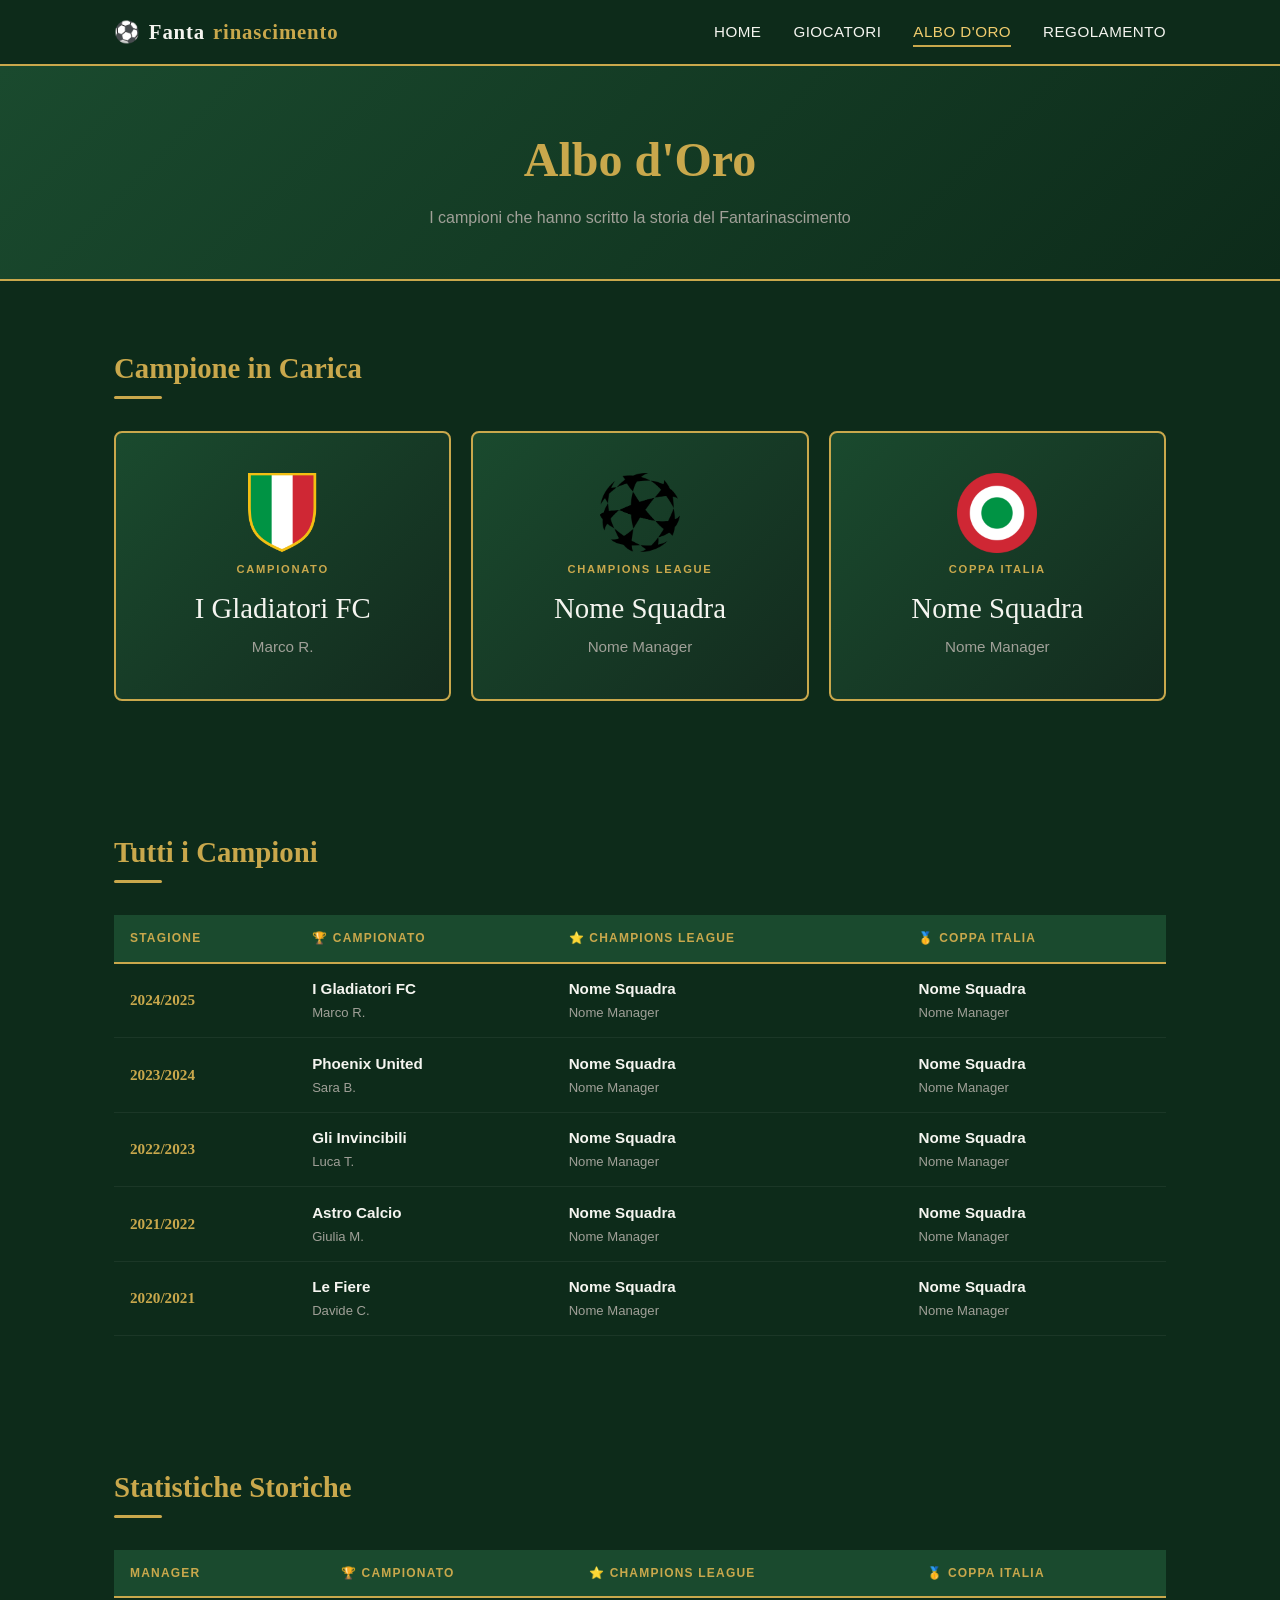
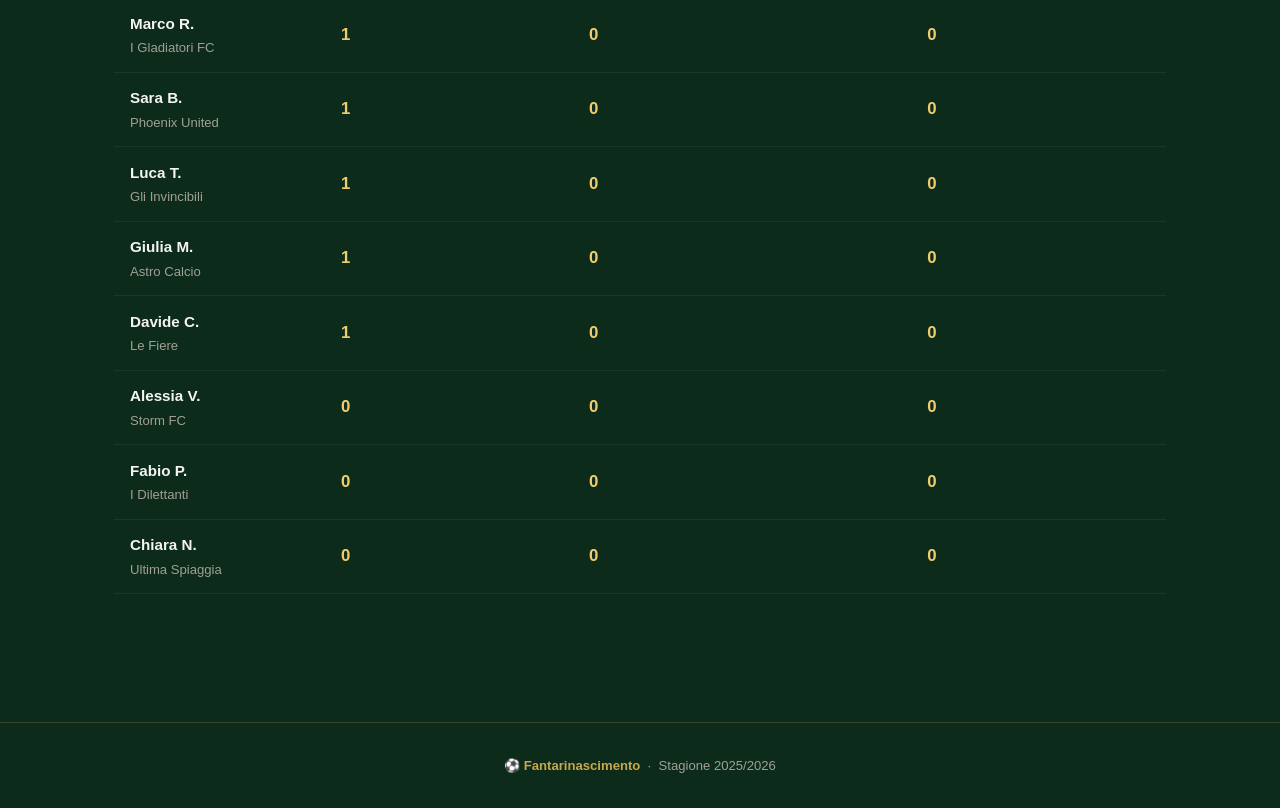
==== albo-doro.html @ ae548d5a "albo" ====
<!DOCTYPE html>
<html lang="it">
<head>
  <meta charset="UTF-8" />
  <meta name="viewport" content="width=device-width, initial-scale=1.0" />
  <title>Albo d'Oro – Fantarinascimento</title>
  <link rel="icon" type="image/svg+xml" href="favicon.svg" />
  <link rel="stylesheet" href="style.css" />
</head>
<body>

  <!-- NAVBAR -->
  <nav>
    <div class="nav-inner">
      <a class="nav-logo" href="index.html">⚽ <span>Fanta</span>rinascimento</a>
      <button class="nav-toggle" aria-label="Menu" id="nav-toggle">
        <span></span><span></span><span></span>
      </button>
      <ul class="nav-links" id="nav-links">
        <li><a href="index.html">Home</a></li>
        <li><a href="giocatori.html">Giocatori</a></li>
        <li><a href="albo-doro.html" class="active">Albo d'Oro</a></li>
        <li><a href="regolamento.html">Regolamento</a></li>
      </ul>
    </div>
  </nav>

  <!-- PAGE HERO -->
  <div class="page-hero">
    <h1>Albo d'Oro</h1>
    <p>I campioni che hanno scritto la storia del Fantarinascimento</p>
  </div>

  <!-- CAMPIONE IN CARICA -->
  <div class="section">
    <h2 class="section-title">Campione in Carica</h2>
    <div class="section-divider"></div>

    <div class="titoli-grid">

      <div class="titolo-card">
        <div class="titolo-icon"><img src="logo-scudetto.png" alt="Scudetto" class="titolo-logo" width="80" height="80"/></div>
        <div class="titolo-label">Campionato</div>
        <div class="titolo-squadra">I Gladiatori FC</div>
        <div class="titolo-owner">Marco R.</div>
      </div>

      <div class="titolo-card">
        <div class="titolo-icon"><img src="logo-champions.png" alt="Champions League" class="titolo-logo" width="80" height="80"/></div>
        <div class="titolo-label">Champions League</div>
        <div class="titolo-squadra">Nome Squadra</div>
        <div class="titolo-owner">Nome Manager</div>
      </div>

      <div class="titolo-card">
        <div class="titolo-icon"><img src="logo-coppa-italia.png" alt="Coppa Italia" class="titolo-logo" width="80" height="80"/></div>
        <div class="titolo-label">Coppa Italia</div>
        <div class="titolo-squadra">Nome Squadra</div>
        <div class="titolo-owner">Nome Manager</div>
      </div>

    </div>
  </div>

  <!-- STORIA COMPLETA -->
  <div class="section" style="padding-top: 0;">
    <h2 class="section-title">Tutti i Campioni</h2>
    <div class="section-divider"></div>

    <div class="table-wrap">
      <table class="albo-table">
        <thead>
          <tr>
            <th>Stagione</th>
            <th>🏆 Campionato</th>
            <th>⭐ Champions League</th>
            <th>🥇 Coppa Italia</th>
          </tr>
        </thead>
        <tbody>
          <tr>
            <td class="albo-stagione">2024/2025</td>
            <td><span class="team-name">I Gladiatori FC</span><span class="team-owner">Marco R.</span></td>
            <td><span class="team-name">Nome Squadra</span><span class="team-owner">Nome Manager</span></td>
            <td><span class="team-name">Nome Squadra</span><span class="team-owner">Nome Manager</span></td>
          </tr>
          <tr>
            <td class="albo-stagione">2023/2024</td>
            <td><span class="team-name">Phoenix United</span><span class="team-owner">Sara B.</span></td>
            <td><span class="team-name">Nome Squadra</span><span class="team-owner">Nome Manager</span></td>
            <td><span class="team-name">Nome Squadra</span><span class="team-owner">Nome Manager</span></td>
          </tr>
          <tr>
            <td class="albo-stagione">2022/2023</td>
            <td><span class="team-name">Gli Invincibili</span><span class="team-owner">Luca T.</span></td>
            <td><span class="team-name">Nome Squadra</span><span class="team-owner">Nome Manager</span></td>
            <td><span class="team-name">Nome Squadra</span><span class="team-owner">Nome Manager</span></td>
          </tr>
          <tr>
            <td class="albo-stagione">2021/2022</td>
            <td><span class="team-name">Astro Calcio</span><span class="team-owner">Giulia M.</span></td>
            <td><span class="team-name">Nome Squadra</span><span class="team-owner">Nome Manager</span></td>
            <td><span class="team-name">Nome Squadra</span><span class="team-owner">Nome Manager</span></td>
          </tr>
          <tr>
            <td class="albo-stagione">2020/2021</td>
            <td><span class="team-name">Le Fiere</span><span class="team-owner">Davide C.</span></td>
            <td><span class="team-name">Nome Squadra</span><span class="team-owner">Nome Manager</span></td>
            <td><span class="team-name">Nome Squadra</span><span class="team-owner">Nome Manager</span></td>
          </tr>
        </tbody>
      </table>
    </div>
  </div>

  <!-- STATISTICHE STORICHE -->
  <div class="section">
    <h2 class="section-title">Statistiche Storiche</h2>
    <div class="section-divider"></div>
    <div class="table-wrap">
      <table class="stat-table">
        <thead>
          <tr>
            <th>Manager</th>
            <th>🏆 Campionato</th>
            <th>⭐ Champions League</th>
            <th>🥇 Coppa Italia</th>
          </tr>
        </thead>
        <tbody>
          <tr>
            <td><span class="team-name">Marco R.</span><span class="team-owner">I Gladiatori FC</span></td>
            <td class="pts">1</td><td class="pts">0</td><td class="pts">0</td>
          </tr>
          <tr>
            <td><span class="team-name">Sara B.</span><span class="team-owner">Phoenix United</span></td>
            <td class="pts">1</td><td class="pts">0</td><td class="pts">0</td>
          </tr>
          <tr>
            <td><span class="team-name">Luca T.</span><span class="team-owner">Gli Invincibili</span></td>
            <td class="pts">1</td><td class="pts">0</td><td class="pts">0</td>
          </tr>
          <tr>
            <td><span class="team-name">Giulia M.</span><span class="team-owner">Astro Calcio</span></td>
            <td class="pts">1</td><td class="pts">0</td><td class="pts">0</td>
          </tr>
          <tr>
            <td><span class="team-name">Davide C.</span><span class="team-owner">Le Fiere</span></td>
            <td class="pts">1</td><td class="pts">0</td><td class="pts">0</td>
          </tr>
          <tr>
            <td><span class="team-name">Alessia V.</span><span class="team-owner">Storm FC</span></td>
            <td class="pts">0</td><td class="pts">0</td><td class="pts">0</td>
          </tr>
          <tr>
            <td><span class="team-name">Fabio P.</span><span class="team-owner">I Dilettanti</span></td>
            <td class="pts">0</td><td class="pts">0</td><td class="pts">0</td>
          </tr>
          <tr>
            <td><span class="team-name">Chiara N.</span><span class="team-owner">Ultima Spiaggia</span></td>
            <td class="pts">0</td><td class="pts">0</td><td class="pts">0</td>
          </tr>
        </tbody>
      </table>
    </div>
  </div>

  <!-- FOOTER -->
  <footer>
    <p>⚽ <strong>Fantarinascimento</strong> &nbsp;·&nbsp; Stagione 2025/2026</p>
  </footer>

  <script>
    var t = document.getElementById('nav-toggle');
    var l = document.getElementById('nav-links');
    t.addEventListener('click', function() {
      t.classList.toggle('open');
      l.classList.toggle('open');
    });
  </script>
</body>
</html>
---- style.css ----
/* ===== RESET & BASE ===== */
*, *::before, *::after { box-sizing: border-box; margin: 0; padding: 0; }

:root {
  --green-dark:   #0d2b1a;
  --green-mid:    #1a4a2e;
  --green-light:  #2e7d4f;
  --gold:         #c9a84c;
  --gold-light:   #f0cc6e;
  --white:        #f5f5f0;
  --gray:         #a0a098;
  --card-bg:      #132b1e;
  --font-head:    'Georgia', serif;
  --font-body:    'Helvetica Neue', Arial, sans-serif;
}

html { scroll-behavior: smooth; }

body {
  background-color: var(--green-dark);
  color: var(--white);
  font-family: var(--font-body);
  font-size: 16px;
  line-height: 1.6;
  min-height: 100vh;
}

a { color: var(--gold-light); text-decoration: none; }
a:hover { color: var(--white); }

/* ===== NAVBAR ===== */
nav {
  background: var(--green-dark);
  border-bottom: 2px solid var(--gold);
  position: sticky;
  top: 0;
  z-index: 100;
}

.nav-inner {
  max-width: 1100px;
  margin: 0 auto;
  display: flex;
  align-items: center;
  justify-content: space-between;
  padding: 0 1.5rem;
  height: 64px;
}

.nav-logo {
  font-family: var(--font-head);
  font-size: 1.3rem;
  font-weight: bold;
  color: var(--gold);
  letter-spacing: 0.04em;
  display: flex;
  align-items: center;
  gap: 0.5rem;
}

.nav-logo span { color: var(--white); }
a.nav-logo { text-decoration: none; }

.nav-links { display: flex; gap: 2rem; list-style: none; }

.nav-links a {
  color: var(--white);
  font-size: 0.95rem;
  font-weight: 500;
  letter-spacing: 0.03em;
  text-transform: uppercase;
  padding: 0.3rem 0;
  border-bottom: 2px solid transparent;
  transition: border-color 0.2s, color 0.2s;
}

.nav-links a:hover,
.nav-links a.active {
  color: var(--gold-light);
  border-bottom-color: var(--gold);
}

/* ===== HERO ===== */
.hero {
  background:
    linear-gradient(to bottom, rgba(13,43,26,0.7) 0%, rgba(13,43,26,0.95) 100%),
    repeating-linear-gradient(
      to right,
      transparent 0px, transparent 69px,
      rgba(255,255,255,0.03) 69px, rgba(255,255,255,0.03) 70px
    ),
    repeating-linear-gradient(
      to bottom,
      transparent 0px, transparent 69px,
      rgba(255,255,255,0.03) 69px, rgba(255,255,255,0.03) 70px
    ),
    var(--green-mid);
  text-align: center;
  padding: 6rem 1.5rem 5rem;
  position: relative;
  overflow: hidden;
}

.hero::before {
  content: '';
  position: absolute;
  inset: 0;
  background: radial-gradient(ellipse 60% 50% at 50% 60%, rgba(46,125,79,0.25), transparent);
  pointer-events: none;
}

.hero-badge {
  display: inline-block;
  background: var(--gold);
  color: var(--green-dark);
  font-size: 0.7rem;
  font-weight: 700;
  letter-spacing: 0.15em;
  text-transform: uppercase;
  padding: 0.3rem 1rem;
  border-radius: 2px;
  margin-bottom: 1.2rem;
}

.hero h1 {
  font-family: var(--font-head);
  font-size: clamp(2.4rem, 6vw, 4.5rem);
  font-weight: 700;
  color: var(--white);
  line-height: 1.1;
  letter-spacing: 0.01em;
  margin-bottom: 0.6rem;
}

.hero h1 em {
  font-style: normal;
  color: var(--gold);
}

.hero-subtitle {
  font-size: 1.05rem;
  color: var(--gray);
  max-width: 520px;
  margin: 0 auto 2.5rem;
}

.btn {
  display: inline-block;
  background: var(--gold);
  color: var(--green-dark);
  font-size: 0.9rem;
  font-weight: 700;
  letter-spacing: 0.08em;
  text-transform: uppercase;
  padding: 0.75rem 2rem;
  border-radius: 3px;
  transition: background 0.2s, transform 0.15s;
}
.btn:hover { background: var(--gold-light); color: var(--green-dark); transform: translateY(-2px); }

/* ===== SECTION ===== */
.section { max-width: 1100px; margin: 0 auto; padding: 4rem 1.5rem; }
.section-title {
  font-family: var(--font-head);
  font-size: 1.8rem;
  color: var(--gold);
  margin-bottom: 0.3rem;
}
.section-divider {
  width: 48px; height: 3px;
  background: var(--gold);
  margin-bottom: 2rem;
  border-radius: 2px;
}

/* ===== STATS BAR ===== */
.stats-bar {
  background: var(--card-bg);
  border-top: 1px solid rgba(201,168,76,0.2);
  border-bottom: 1px solid rgba(201,168,76,0.2);
}
.stats-bar .section {
  display: flex;
  justify-content: space-around;
  padding: 2.5rem 1.5rem;
  flex-wrap: wrap;
  gap: 1.5rem;
}
.stat { text-align: center; }
.stat-num {
  font-family: var(--font-head);
  font-size: 2.6rem;
  font-weight: 700;
  color: var(--gold);
  line-height: 1;
}
.stat-label {
  font-size: 0.8rem;
  color: var(--gray);
  text-transform: uppercase;
  letter-spacing: 0.1em;
  margin-top: 0.3rem;
}

/* ===== CARDS GRID ===== */
.cards-grid {
  display: grid;
  grid-template-columns: repeat(auto-fill, minmax(280px, 1fr));
  gap: 1.25rem;
}

.card {
  background: var(--card-bg);
  border: 1px solid rgba(201,168,76,0.15);
  border-radius: 6px;
  padding: 1.5rem;
  transition: border-color 0.2s, transform 0.15s;
}
.card:hover { border-color: var(--gold); transform: translateY(-3px); }
.card-icon { font-size: 2rem; margin-bottom: 0.75rem; }
.card-title { font-family: var(--font-head); font-size: 1.1rem; color: var(--gold-light); margin-bottom: 0.4rem; }
.card-text { font-size: 0.9rem; color: var(--gray); }

/* ===== BOSKOV QUOTE ===== */
.boskov-quote {
  text-align: center;
  max-width: 680px;
  border: none;
}
.boskov-quote p {
  font-family: var(--font-head);
  font-size: clamp(1.15rem, 3vw, 1.55rem);
  font-style: italic;
  color: var(--white);
  line-height: 1.5;
  margin-bottom: 0.75rem;
}
.boskov-quote cite {
  font-size: 0.8rem;
  font-style: normal;
  font-weight: 700;
  letter-spacing: 0.12em;
  text-transform: uppercase;
  color: var(--gold);
}

/* ===== CLASSIFICA TABLE ===== */
.table-wrap { overflow-x: auto; }

table {
  width: 100%;
  border-collapse: collapse;
  font-size: 0.95rem;
}

thead tr {
  background: var(--green-mid);
  border-bottom: 2px solid var(--gold);
}

thead th {
  padding: 0.85rem 1rem;
  text-align: left;
  font-size: 0.75rem;
  font-weight: 700;
  letter-spacing: 0.1em;
  text-transform: uppercase;
  color: var(--gold);
}

tbody tr {
  border-bottom: 1px solid rgba(255,255,255,0.06);
  transition: background 0.15s;
}
tbody tr:hover { background: rgba(46,125,79,0.15); }

tbody td {
  padding: 0.85rem 1rem;
  color: var(--white);
  vertical-align: middle;
}

.rank {
  font-weight: 700;
  font-size: 1.1rem;
  color: var(--gray);
  width: 2rem;
}
.rank-1 { color: var(--gold); }
.rank-2 { color: #c0c0c0; }
.rank-3 { color: #cd7f32; }

.team-name { font-weight: 600; }
.team-owner { font-size: 0.82rem; color: var(--gray); display: block; margin-top: 1px; }

.pts { font-weight: 700; font-size: 1.05rem; color: var(--gold-light); }

.badge-campione {
  background: var(--gold);
  color: var(--green-dark);
  font-size: 0.65rem;
  font-weight: 700;
  letter-spacing: 0.1em;
  text-transform: uppercase;
  padding: 0.2rem 0.5rem;
  border-radius: 2px;
  margin-left: 0.5rem;
}

/* ===== TITOLI IN CARICA ===== */
.titoli-grid {
  display: grid;
  grid-template-columns: repeat(3, 1fr);
  gap: 1.25rem;
  margin-bottom: 4rem;
}

.titolo-card {
  background: linear-gradient(135deg, var(--green-mid), var(--card-bg));
  border: 2px solid var(--gold);
  border-radius: 8px;
  padding: 2.5rem 1.5rem;
  text-align: center;
}

.titolo-icon { font-size: 3.5rem; margin-bottom: 0.5rem; line-height: 1; }
.titolo-logo { width: 80px !important; height: 80px !important; max-width: 80px; max-height: 80px; display: block; margin: 0 auto; object-fit: contain; }

.titolo-label {
  font-size: 0.7rem;
  font-weight: 700;
  letter-spacing: 0.15em;
  text-transform: uppercase;
  color: var(--gold);
  margin-bottom: 0.4rem;
}

.titolo-stagione {
  font-size: 0.75rem;
  color: var(--gray);
  margin-bottom: 0.75rem;
}

.titolo-squadra {
  font-family: var(--font-head);
  font-size: 1.8rem;
  color: var(--white);
  margin-bottom: 0.25rem;
}

.titolo-owner { font-size: 0.95rem; color: var(--gray); }

@media (max-width: 768px) {
  .titoli-grid { grid-template-columns: 1fr; }
}

/* ===== ALBO D'ORO ===== */
.albo-grid {
  display: grid;
  grid-template-columns: repeat(auto-fill, minmax(240px, 1fr));
  gap: 1.25rem;
}

.albo-card {
  background: var(--card-bg);
  border: 1px solid rgba(201,168,76,0.2);
  border-radius: 6px;
  padding: 1.5rem 1.5rem 1.2rem;
  text-align: center;
  transition: border-color 0.2s, transform 0.15s;
}
.albo-card:hover { border-color: var(--gold); transform: translateY(-3px); }

.albo-anno {
  font-size: 0.75rem;
  font-weight: 700;
  letter-spacing: 0.15em;
  text-transform: uppercase;
  color: var(--gray);
  margin-bottom: 0.5rem;
}
.albo-trophy { font-size: 2.2rem; margin-bottom: 0.5rem; }
.albo-squadra {
  font-family: var(--font-head);
  font-size: 1.2rem;
  color: var(--gold);
  margin-bottom: 0.25rem;
}
.albo-owner { font-size: 0.85rem; color: var(--gray); }
.albo-pts { font-size: 0.8rem; color: var(--gold-light); margin-top: 0.4rem; }

.albo-stagione {
  font-family: var(--font-head);
  font-weight: 700;
  color: var(--gold);
  white-space: nowrap;
}

/* ===== GIOCATORI PAGE ===== */
.giocatori-grid {
  display: grid;
  grid-template-columns: repeat(auto-fill, minmax(300px, 1fr));
  gap: 1.5rem;
}

.giocatore-card {
  background: var(--card-bg);
  border: 1px solid rgba(201,168,76,0.15);
  border-radius: 6px;
  overflow: hidden;
  transition: border-color 0.2s, transform 0.15s;
}
.giocatore-card:hover { border-color: var(--gold); transform: translateY(-3px); }

.giocatore-header {
  background: var(--green-mid);
  padding: 1rem 1.25rem;
  display: flex;
  align-items: center;
  gap: 0.75rem;
  border-bottom: 1px solid rgba(201,168,76,0.2);
}

.giocatore-avatar {
  width: 44px; height: 44px;
  background: var(--green-dark);
  border-radius: 50%;
  border: 2px solid var(--gold);
  display: flex;
  align-items: center;
  justify-content: center;
  font-size: 1.3rem;
  flex-shrink: 0;
}

.giocatore-info .name { font-weight: 700; font-size: 1rem; color: var(--white); }
.giocatore-info .squad { font-size: 0.82rem; color: var(--gold-light); margin-top: 1px; }

.giocatore-body {
  padding: 1rem 1.25rem 1.25rem;
}
.giocatore-dal {
  font-size: 0.72rem;
  font-weight: 700;
  letter-spacing: 0.12em;
  text-transform: uppercase;
  color: var(--gold);
  margin-bottom: 0.6rem;
}
.giocatore-desc {
  font-size: 0.88rem;
  color: var(--gray);
  line-height: 1.6;
}

/* ===== PAGE HERO (inner pages) ===== */
.page-hero {
  background: linear-gradient(135deg, var(--green-mid) 0%, var(--green-dark) 100%);
  border-bottom: 2px solid var(--gold);
  padding: 3.5rem 1.5rem 3rem;
  text-align: center;
}
.page-hero h1 {
  font-family: var(--font-head);
  font-size: clamp(2rem, 5vw, 3rem);
  color: var(--gold);
  margin-bottom: 0.4rem;
}
.page-hero p { color: var(--gray); font-size: 1rem; max-width: 500px; margin: 0 auto; }

/* ===== REGOLAMENTO ===== */
.reg-section { max-width: 760px; }

.reg-block { margin-bottom: 3rem; }

.reg-title {
  font-family: var(--font-head);
  font-size: 1.3rem;
  color: var(--gold);
  margin-bottom: 0.3rem;
}

.reg-list {
  list-style: none;
  display: flex;
  flex-direction: column;
  gap: 0.6rem;
}

.reg-list li {
  font-size: 0.95rem;
  color: var(--gray);
  padding-left: 1.2rem;
  position: relative;
  line-height: 1.6;
}

.reg-list li::before {
  content: '—';
  position: absolute;
  left: 0;
  color: var(--green-light);
  font-weight: 700;
}

.reg-list li strong { color: var(--white); }

/* ===== FOOTER ===== */
footer {
  background: var(--green-dark);
  border-top: 1px solid rgba(201,168,76,0.2);
  text-align: center;
  padding: 2rem 1.5rem;
  margin-top: 4rem;
}
footer p { font-size: 0.82rem; color: var(--gray); }
footer strong { color: var(--gold); }

/* ===== HAMBURGER BUTTON ===== */
.nav-toggle {
  display: none;
  flex-direction: column;
  justify-content: center;
  gap: 5px;
  background: none;
  border: none;
  cursor: pointer;
  padding: 0.25rem;
  z-index: 200;
}
.nav-toggle span {
  display: block;
  width: 24px;
  height: 2px;
  background: var(--white);
  border-radius: 2px;
  transition: transform 0.25s, opacity 0.2s;
}
.nav-toggle.open span:nth-child(1) { transform: translateY(7px) rotate(45deg); }
.nav-toggle.open span:nth-child(2) { opacity: 0; }
.nav-toggle.open span:nth-child(3) { transform: translateY(-7px) rotate(-45deg); }

/* ===== RESPONSIVE ===== */
@media (max-width: 768px) {
  /* Navbar */
  .nav-toggle { display: flex; }

  .nav-inner { flex-wrap: wrap; height: auto; padding: 0 1.25rem; }
  .nav-logo { height: 64px; }

  .nav-links {
    display: none;
    flex-direction: column;
    width: 100%;
    gap: 0;
    padding: 0.25rem 0 0.75rem;
    border-top: 1px solid rgba(255,255,255,0.08);
  }
  .nav-links.open { display: flex; }

  .nav-links li { border-bottom: 1px solid rgba(255,255,255,0.06); }
  .nav-links a {
    display: block;
    padding: 0.85rem 0;
    font-size: 1rem;
    border-bottom: none;
  }
  .nav-links a.active { color: var(--gold-light); }

  /* Hero */
  .hero { padding: 4rem 1.25rem 3.5rem; }
  .hero-subtitle { font-size: 0.95rem; }

  /* Sections */
  .section { padding: 2.5rem 1.25rem; }
  .page-hero { padding: 2.5rem 1.25rem 2rem; }

  /* Grids → colonna singola */
  .giocatori-grid,
  .albo-grid,
  .cards-grid {
    grid-template-columns: 1fr;
  }

  /* Footer */
  footer { margin-top: 2rem; }

  /* ---- Tabelle albo-table e stat-table: layout a card su mobile ---- */
  .table-wrap { overflow-x: visible; }

  .albo-table,
  .stat-table { display: block; }

  .albo-table thead,
  .stat-table thead { display: none; }

  .albo-table tbody,
  .stat-table tbody { display: block; }

  .albo-table tr,
  .stat-table tr {
    display: block;
    background: var(--card-bg);
    border: 1px solid rgba(201,168,76,0.2);
    border-radius: 6px;
    padding: 0.75rem 1rem;
    margin-bottom: 0.75rem;
  }

  .albo-table td,
  .stat-table td {
    display: flex;
    justify-content: space-between;
    align-items: center;
    padding: 0.45rem 0;
    border-bottom: 1px solid rgba(255,255,255,0.05);
    font-size: 0.88rem;
  }

  .albo-table td:last-child,
  .stat-table td:last-child { border-bottom: none; }

  .albo-table td::before,
  .stat-table td::before {
    font-size: 0.7rem;
    font-weight: 700;
    text-transform: uppercase;
    letter-spacing: 0.08em;
    color: var(--gold);
    flex-shrink: 0;
    margin-right: 1rem;
  }

  /* Label per albo-table */
  .albo-table td:nth-child(1)::before { content: 'Stagione'; }
  .albo-table td:nth-child(2)::before { content: '🏆 Campionato'; }
  .albo-table td:nth-child(3)::before { content: '⭐ Champions'; }
  .albo-table td:nth-child(4)::before { content: '🥇 Coppa Italia'; }

  /* Label per stat-table */
  .stat-table td:nth-child(1)::before { content: 'Manager'; }
  .stat-table td:nth-child(2)::before { content: '🏆 Camp.'; }
  .stat-table td:nth-child(3)::before { content: '⭐ Champ.'; }
  .stat-table td:nth-child(4)::before { content: '🥇 Coppa'; }
}
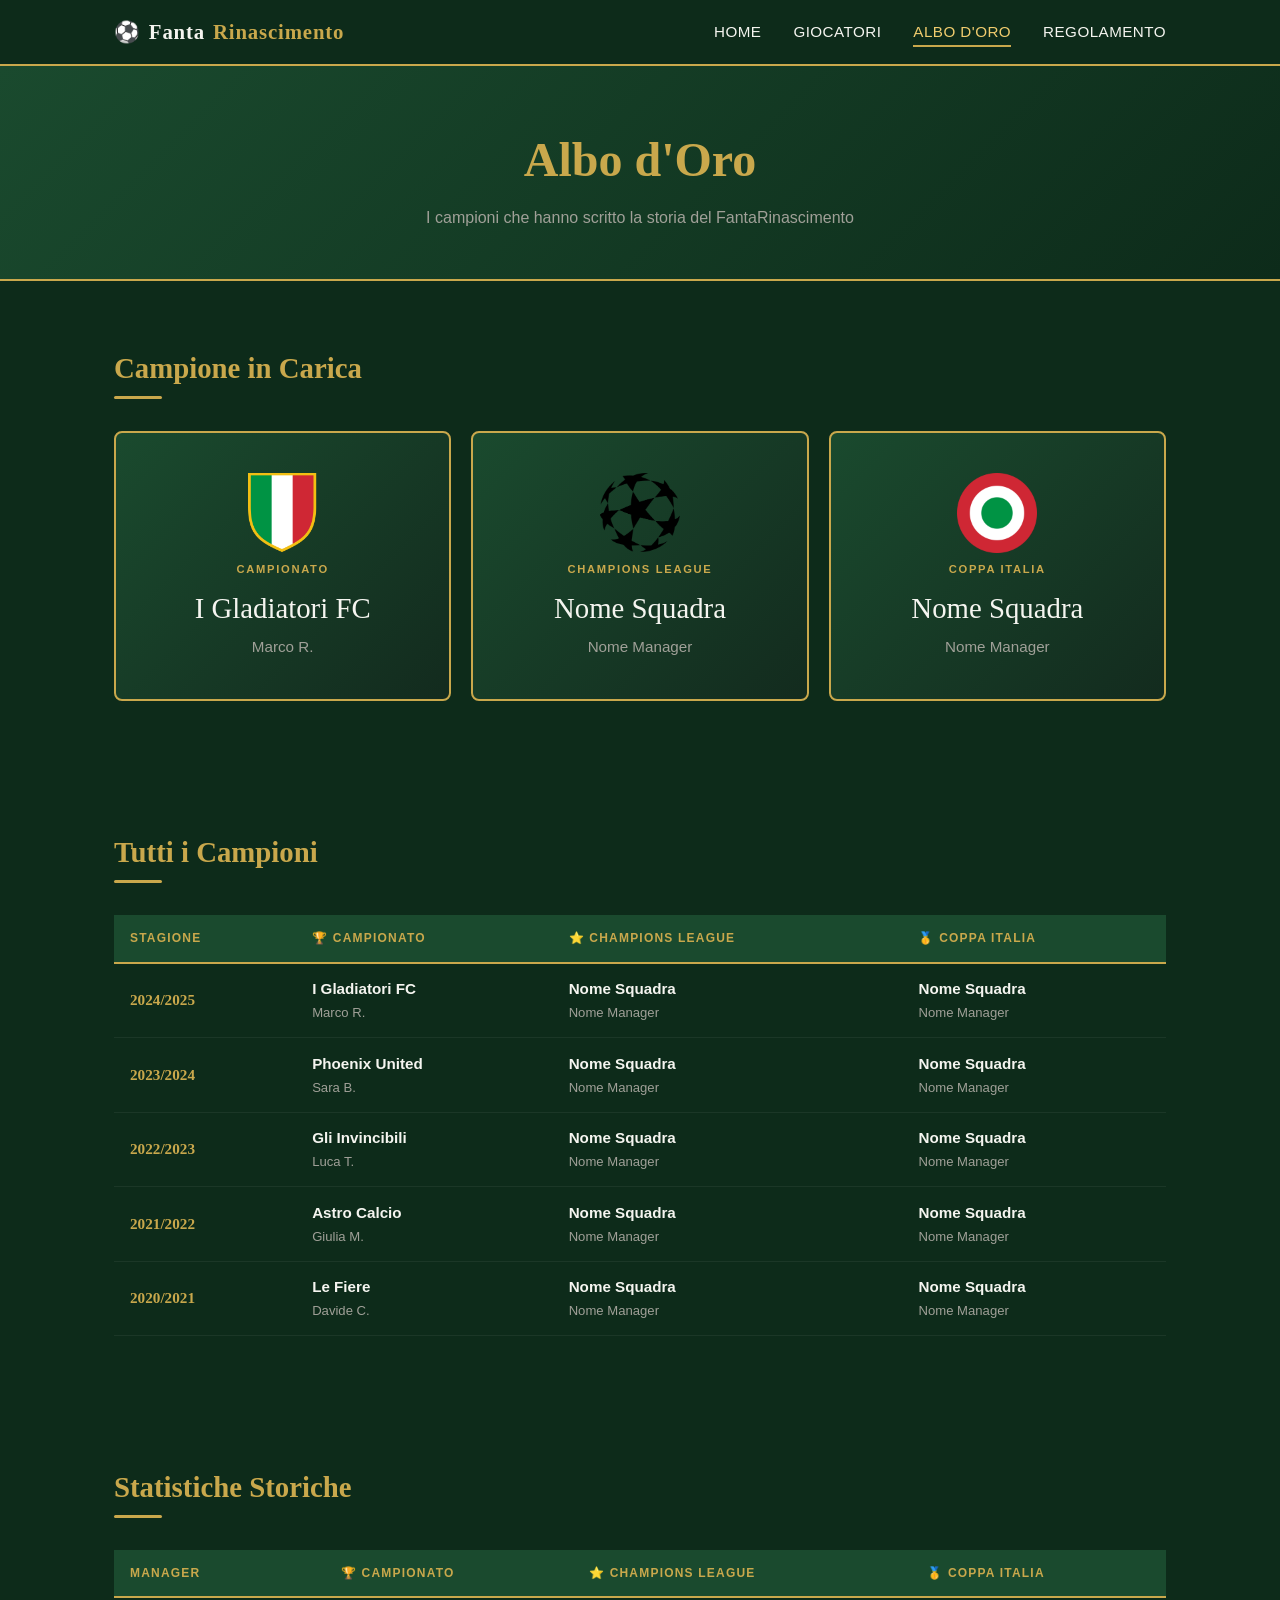
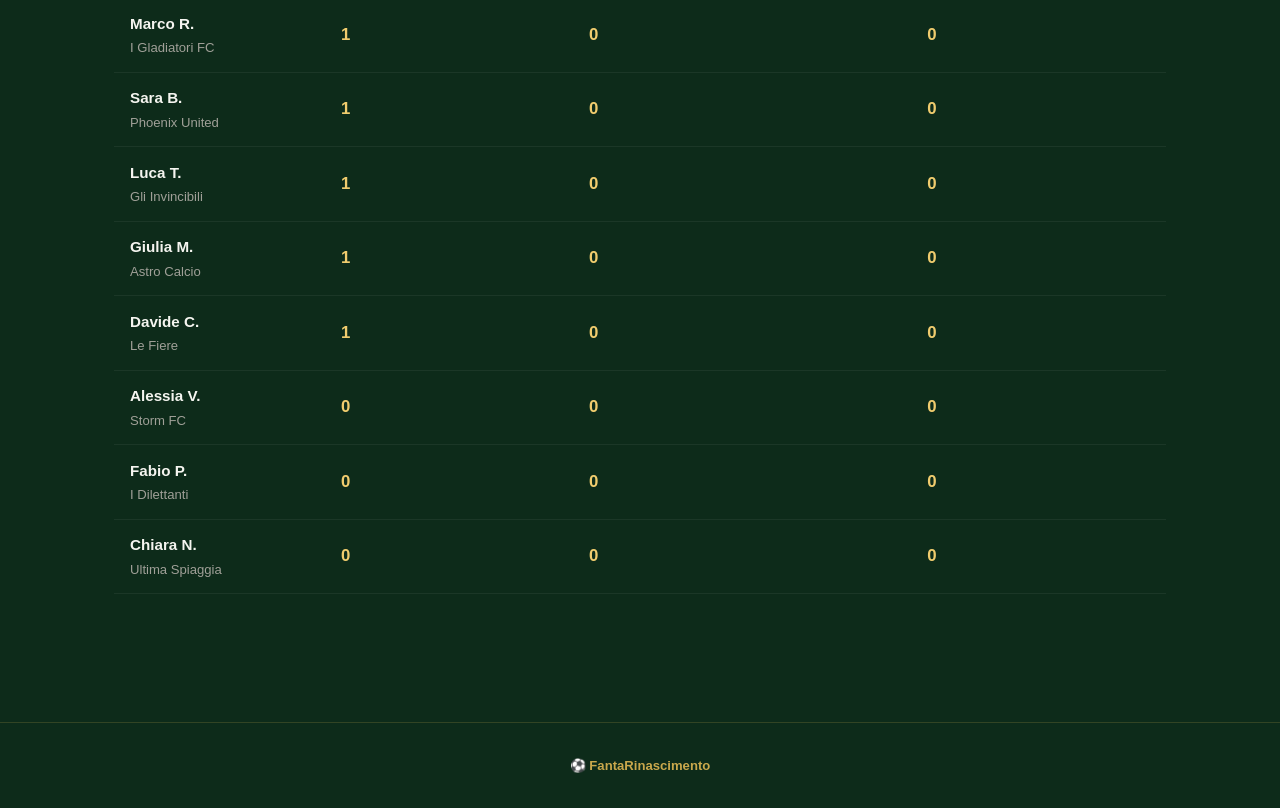
==== commit 8ab82f5c: "Correggi nome in FantaRinascimento e uniforma footer Co-Authored-By: Claude Sonnet 4.6 <noreply@anth" ====
--- a/albo-doro.html
+++ b/albo-doro.html
@@ -3,7 +3,7 @@
 <head>
   <meta charset="UTF-8" />
   <meta name="viewport" content="width=device-width, initial-scale=1.0" />
-  <title>Albo d'Oro – Fantarinascimento</title>
+  <title>Albo d'Oro – FantaRinascimento</title>
   <link rel="icon" type="image/svg+xml" href="favicon.svg" />
   <link rel="stylesheet" href="style.css" />
 </head>
@@ -12,7 +12,7 @@
   <!-- NAVBAR -->
   <nav>
     <div class="nav-inner">
-      <a class="nav-logo" href="index.html">⚽ <span>Fanta</span>rinascimento</a>
+      <a class="nav-logo" href="index.html">⚽ <span>Fanta</span>Rinascimento</a>
       <button class="nav-toggle" aria-label="Menu" id="nav-toggle">
         <span></span><span></span><span></span>
       </button>
@@ -28,7 +28,7 @@
   <!-- PAGE HERO -->
   <div class="page-hero">
     <h1>Albo d'Oro</h1>
-    <p>I campioni che hanno scritto la storia del Fantarinascimento</p>
+    <p>I campioni che hanno scritto la storia del FantaRinascimento</p>
   </div>
 
   <!-- CAMPIONE IN CARICA -->
@@ -167,7 +167,7 @@
 
   <!-- FOOTER -->
   <footer>
-    <p>⚽ <strong>Fantarinascimento</strong> &nbsp;·&nbsp; Stagione 2025/2026</p>
+    <p>⚽ <strong>FantaRinascimento</strong></p>
   </footer>
 
   <script>
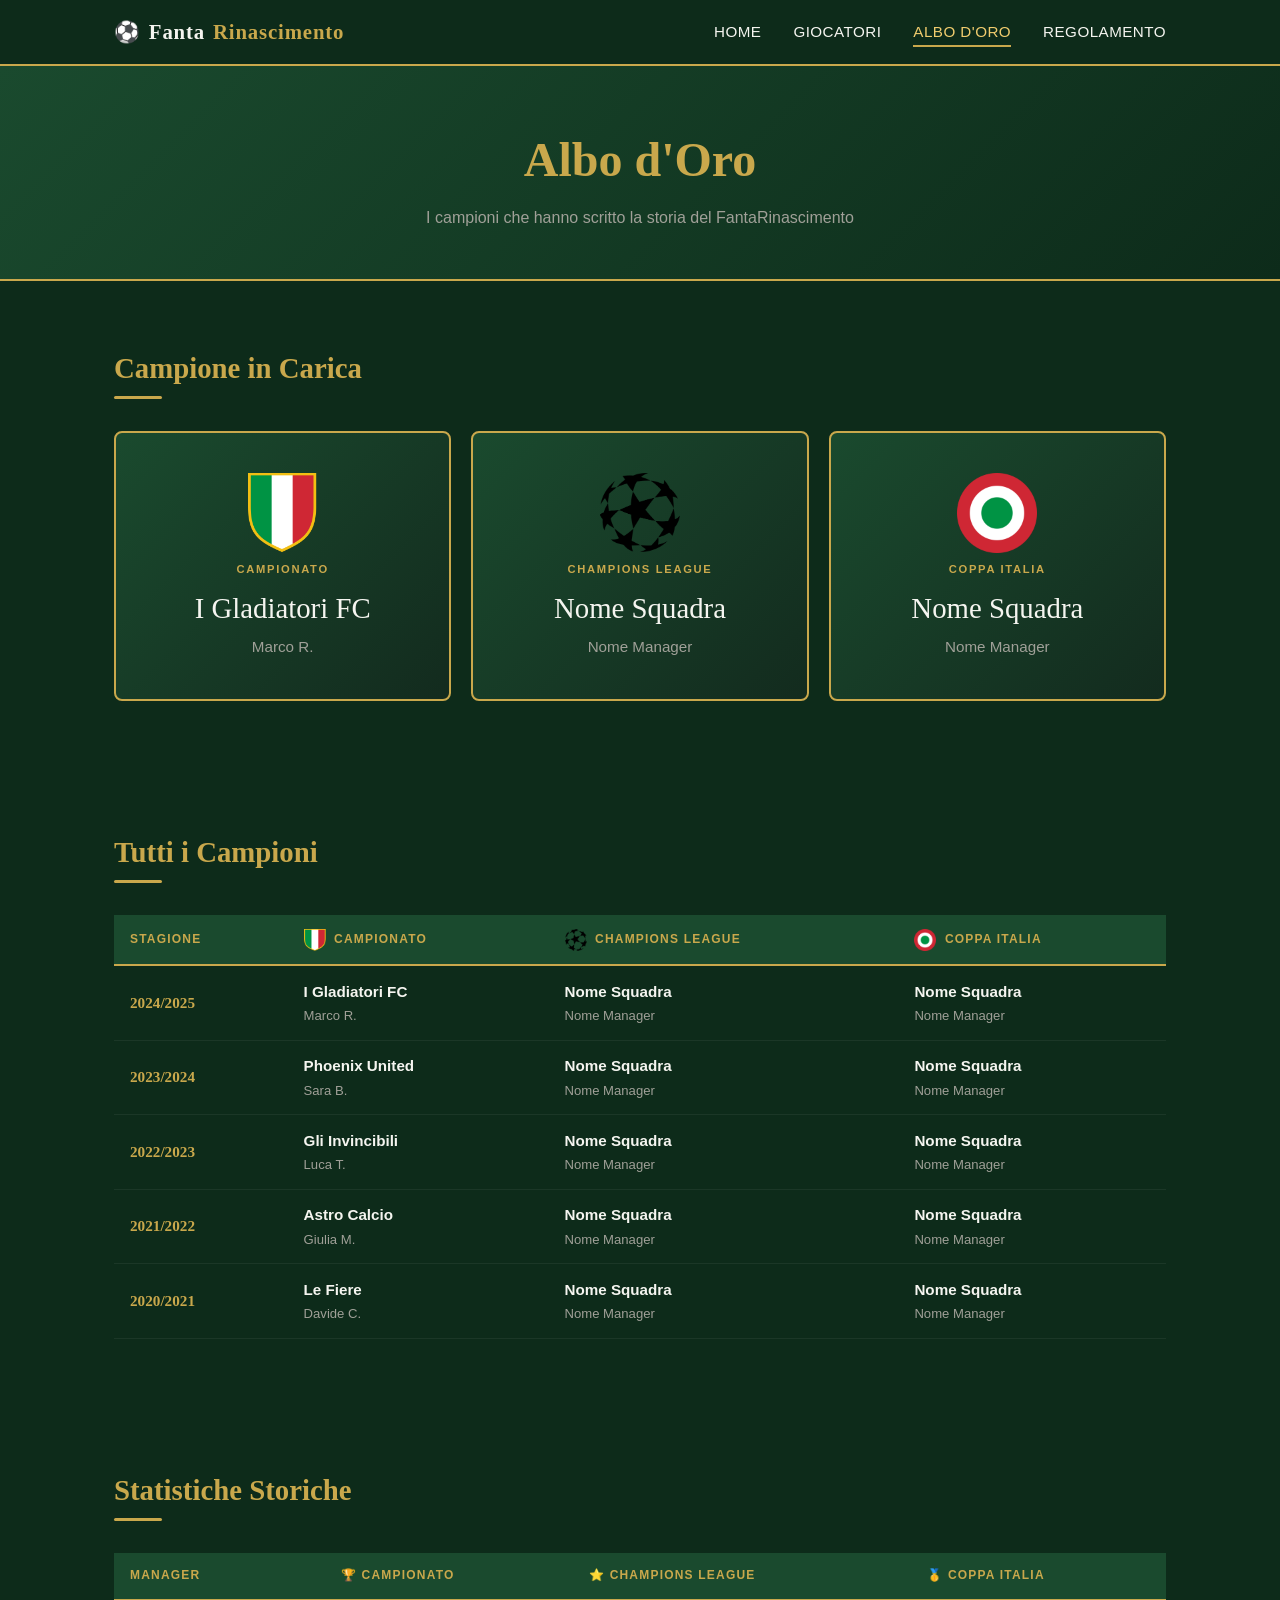
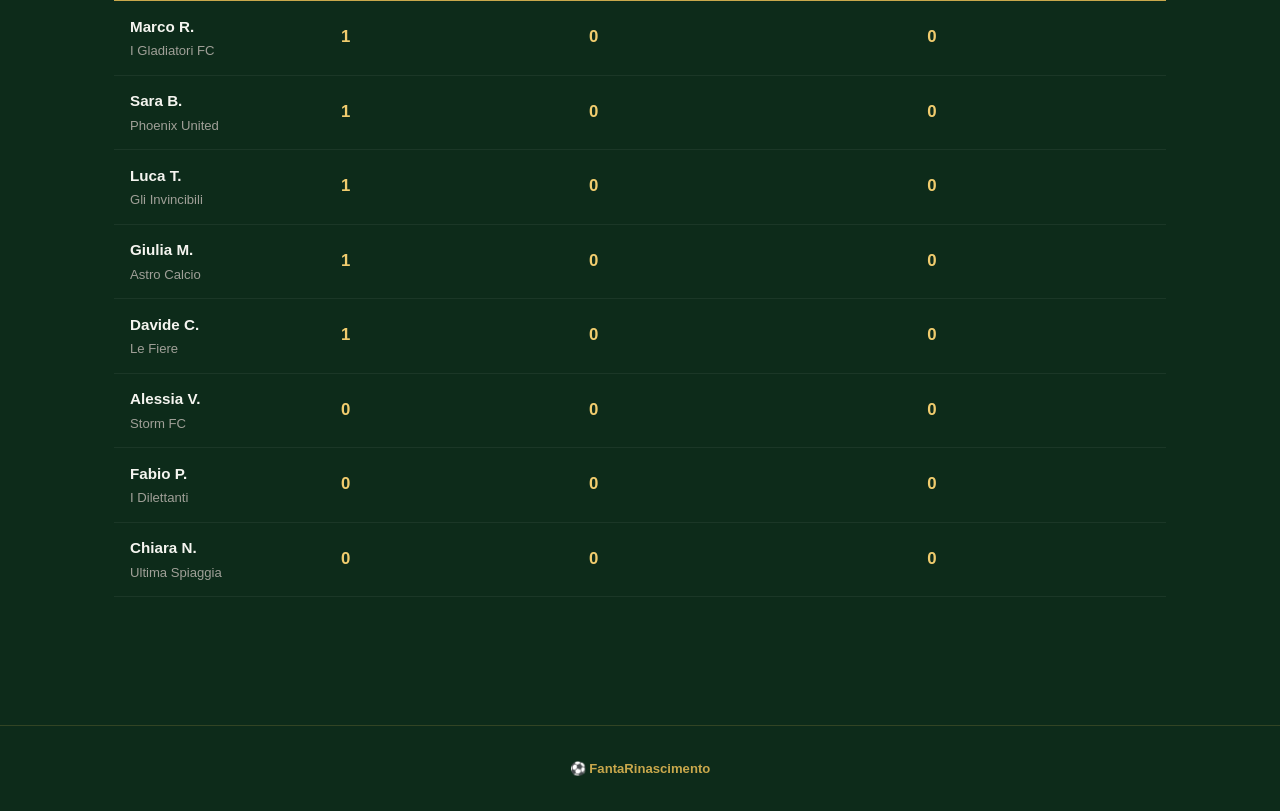
==== commit c48f8c33: "Sostituisce emoji con loghi nelle intestazioni tabella Tutti i Campioni Co-Authored-By: Claude Sonne" ====
--- a/albo-doro.html
+++ b/albo-doro.html
@@ -4,7 +4,7 @@
   <meta charset="UTF-8" />
   <meta name="viewport" content="width=device-width, initial-scale=1.0" />
   <title>Albo d'Oro – FantaRinascimento</title>
-  <link rel="icon" type="image/svg+xml" href="favicon.svg" />
+  <link rel="icon" type="image/png" href="favicon.png" />
   <link rel="stylesheet" href="style.css" />
 </head>
 <body>
@@ -72,9 +72,9 @@
         <thead>
           <tr>
             <th>Stagione</th>
-            <th>🏆 Campionato</th>
-            <th>⭐ Champions League</th>
-            <th>🥇 Coppa Italia</th>
+            <th><img src="logo-scudetto.png" alt="Scudetto" width="22" height="22" style="vertical-align:middle;margin-right:4px;"> Campionato</th>
+            <th><img src="logo-champions.png" alt="Champions League" width="22" height="22" style="vertical-align:middle;margin-right:4px;"> Champions League</th>
+            <th><img src="logo-coppa-italia.png" alt="Coppa Italia" width="22" height="22" style="vertical-align:middle;margin-right:4px;"> Coppa Italia</th>
           </tr>
         </thead>
         <tbody>
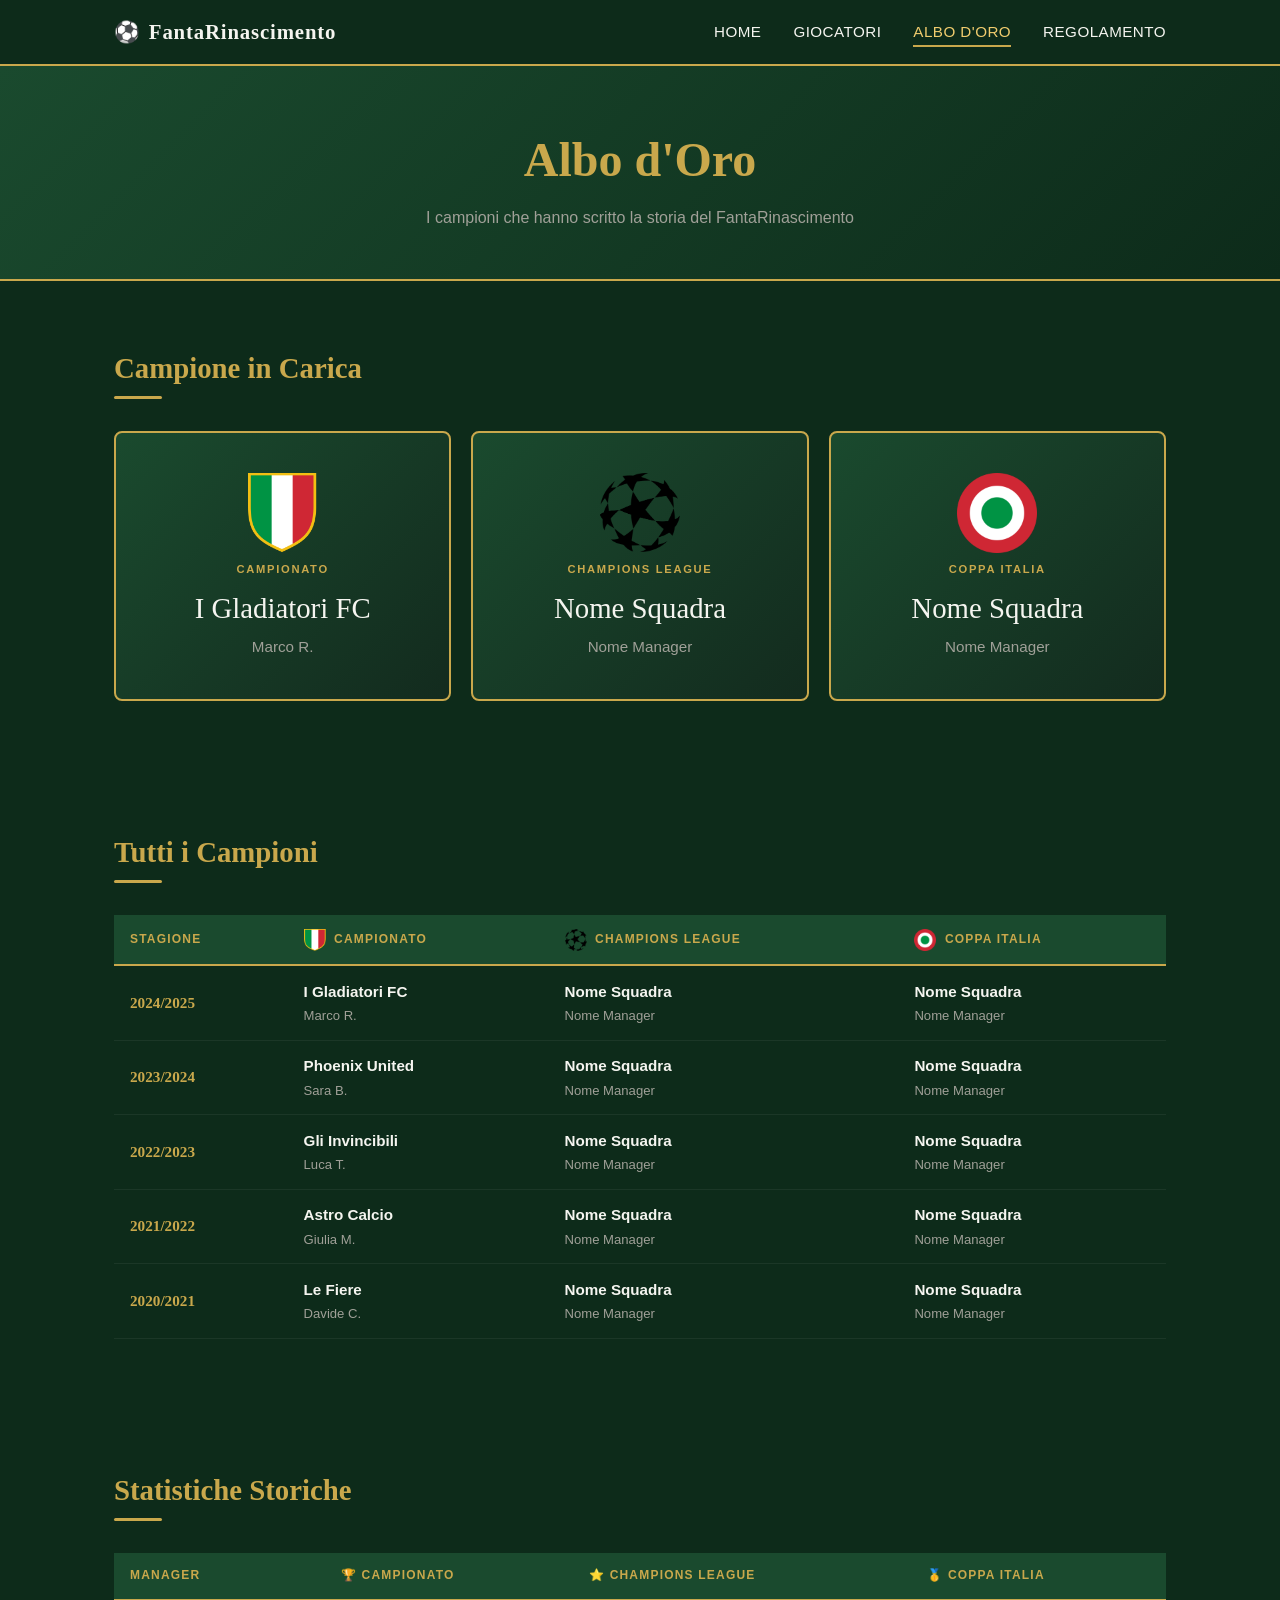
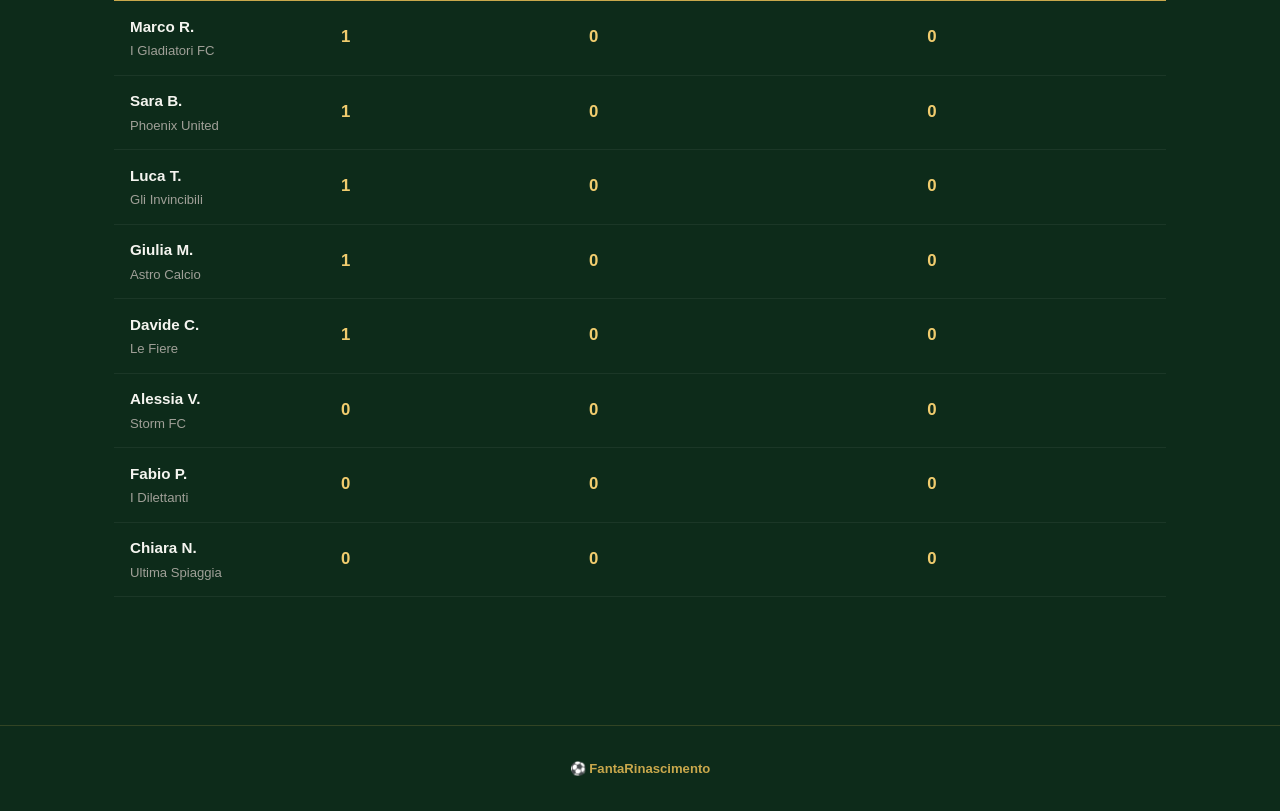
==== commit 44abff6c: "Aggiorna navbar con nome completo FantaRinascimento Co-Authored-By: Claude Sonnet 4.6 <noreply@anthr" ====
--- a/albo-doro.html
+++ b/albo-doro.html
@@ -12,7 +12,7 @@
   <!-- NAVBAR -->
   <nav>
     <div class="nav-inner">
-      <a class="nav-logo" href="index.html">⚽ <span>Fanta</span>Rinascimento</a>
+      <a class="nav-logo" href="index.html">⚽ <span>FantaRinascimento</span></a>
       <button class="nav-toggle" aria-label="Menu" id="nav-toggle">
         <span></span><span></span><span></span>
       </button>
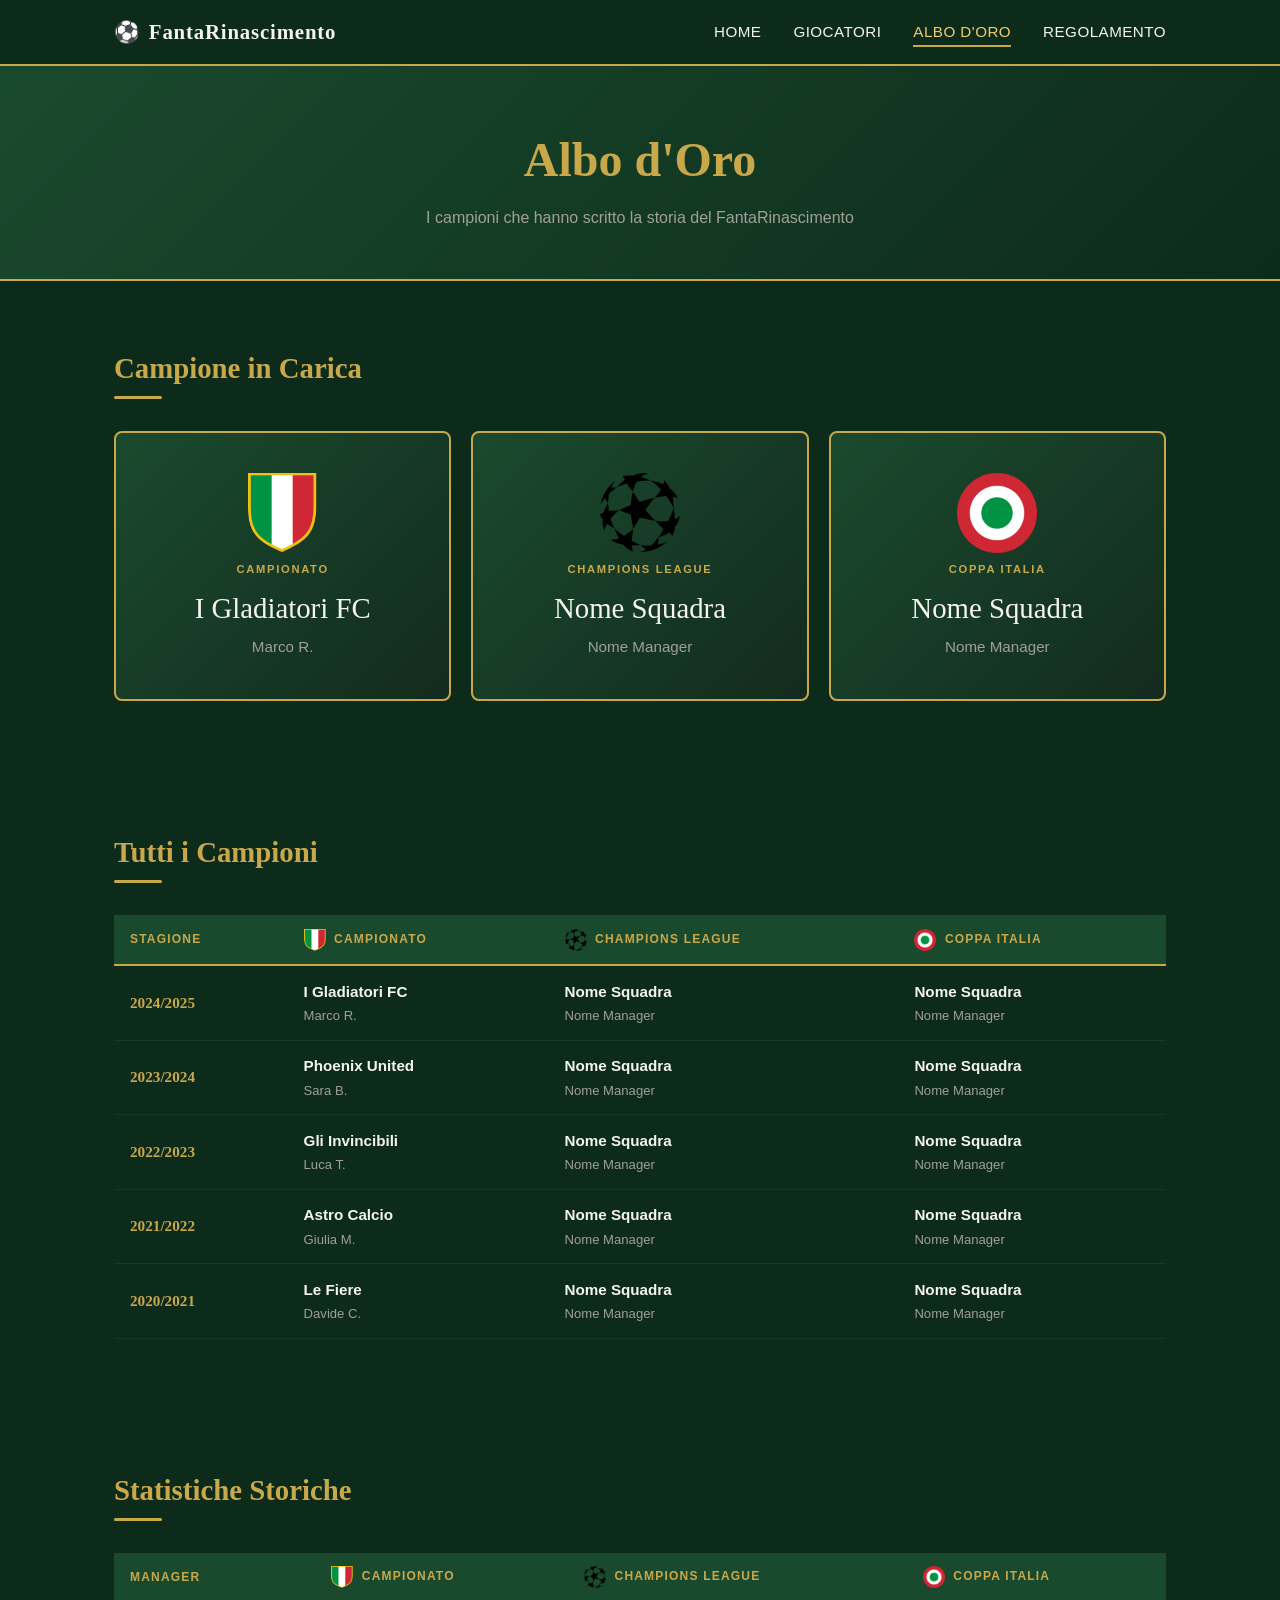
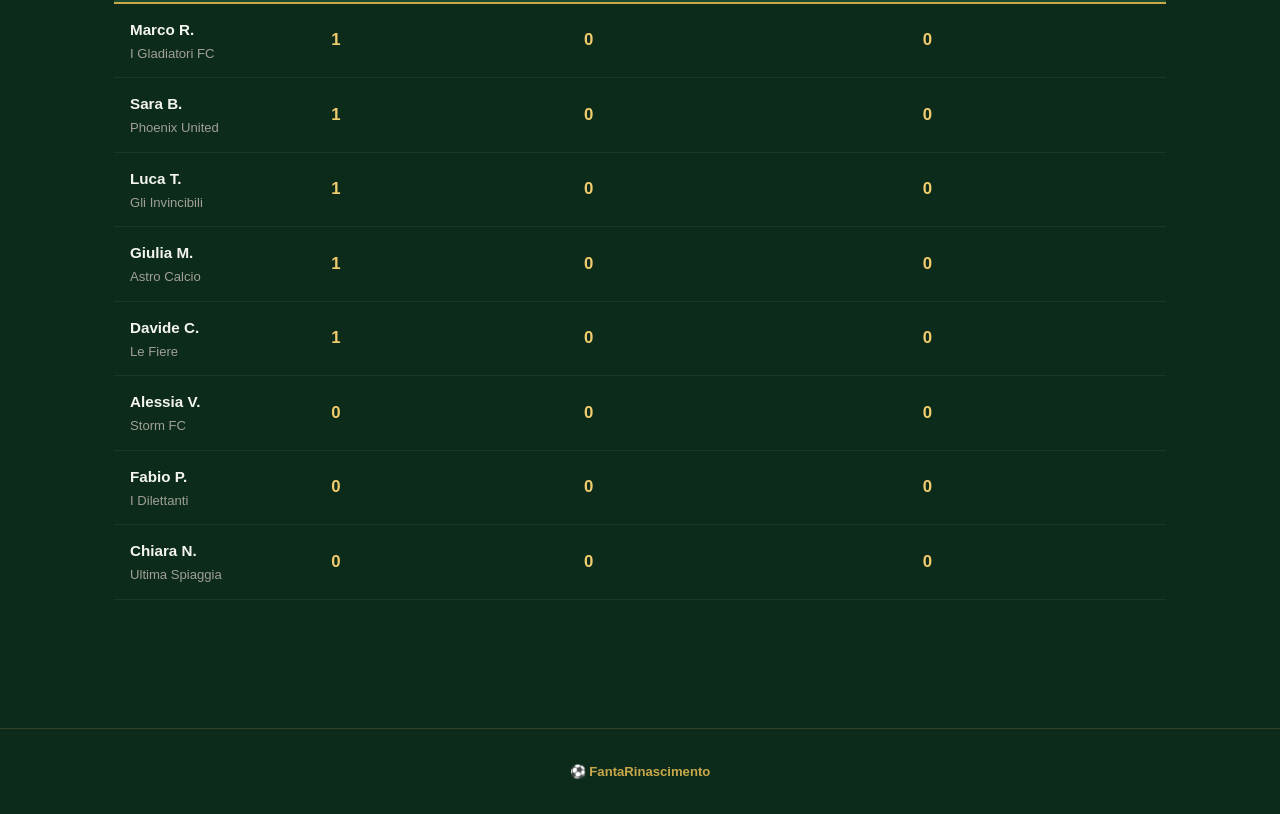
==== commit 609a6fae: "Sostituisce emoji con loghi anche nella tabella Statistiche Storiche Co-Authored-By: Claude Sonnet 4" ====
--- a/albo-doro.html
+++ b/albo-doro.html
@@ -122,9 +122,9 @@
         <thead>
           <tr>
             <th>Manager</th>
-            <th>🏆 Campionato</th>
-            <th>⭐ Champions League</th>
-            <th>🥇 Coppa Italia</th>
+            <th><img src="logo-scudetto.png" alt="Scudetto" width="22" height="22" style="vertical-align:middle;margin-right:4px;"> Campionato</th>
+            <th><img src="logo-champions.png" alt="Champions League" width="22" height="22" style="vertical-align:middle;margin-right:4px;"> Champions League</th>
+            <th><img src="logo-coppa-italia.png" alt="Coppa Italia" width="22" height="22" style="vertical-align:middle;margin-right:4px;"> Coppa Italia</th>
           </tr>
         </thead>
         <tbody>
--- a/style.css
+++ b/style.css
@@ -158,6 +158,31 @@
 }
 .btn:hover { background: var(--gold-light); color: var(--green-dark); transform: translateY(-2px); }
 
+.asta-info {
+  display: flex;
+  flex-direction: column;
+  align-items: center;
+  gap: 0.25rem;
+  background: rgba(0,0,0,0.35);
+  border: 2px solid var(--gold);
+  border-radius: 6px;
+  padding: 0.9rem 2.5rem;
+  margin-top: 0.5rem;
+}
+.asta-label {
+  font-family: var(--font-head);
+  font-size: 1.2rem;
+  font-weight: 700;
+  color: var(--gold);
+  letter-spacing: 0.06em;
+  text-transform: uppercase;
+}
+.asta-date {
+  font-size: 1rem;
+  color: #fff;
+  letter-spacing: 0.04em;
+}
+
 /* ===== SECTION ===== */
 .section { max-width: 1100px; margin: 0 auto; padding: 4rem 1.5rem; }
 .section-title {
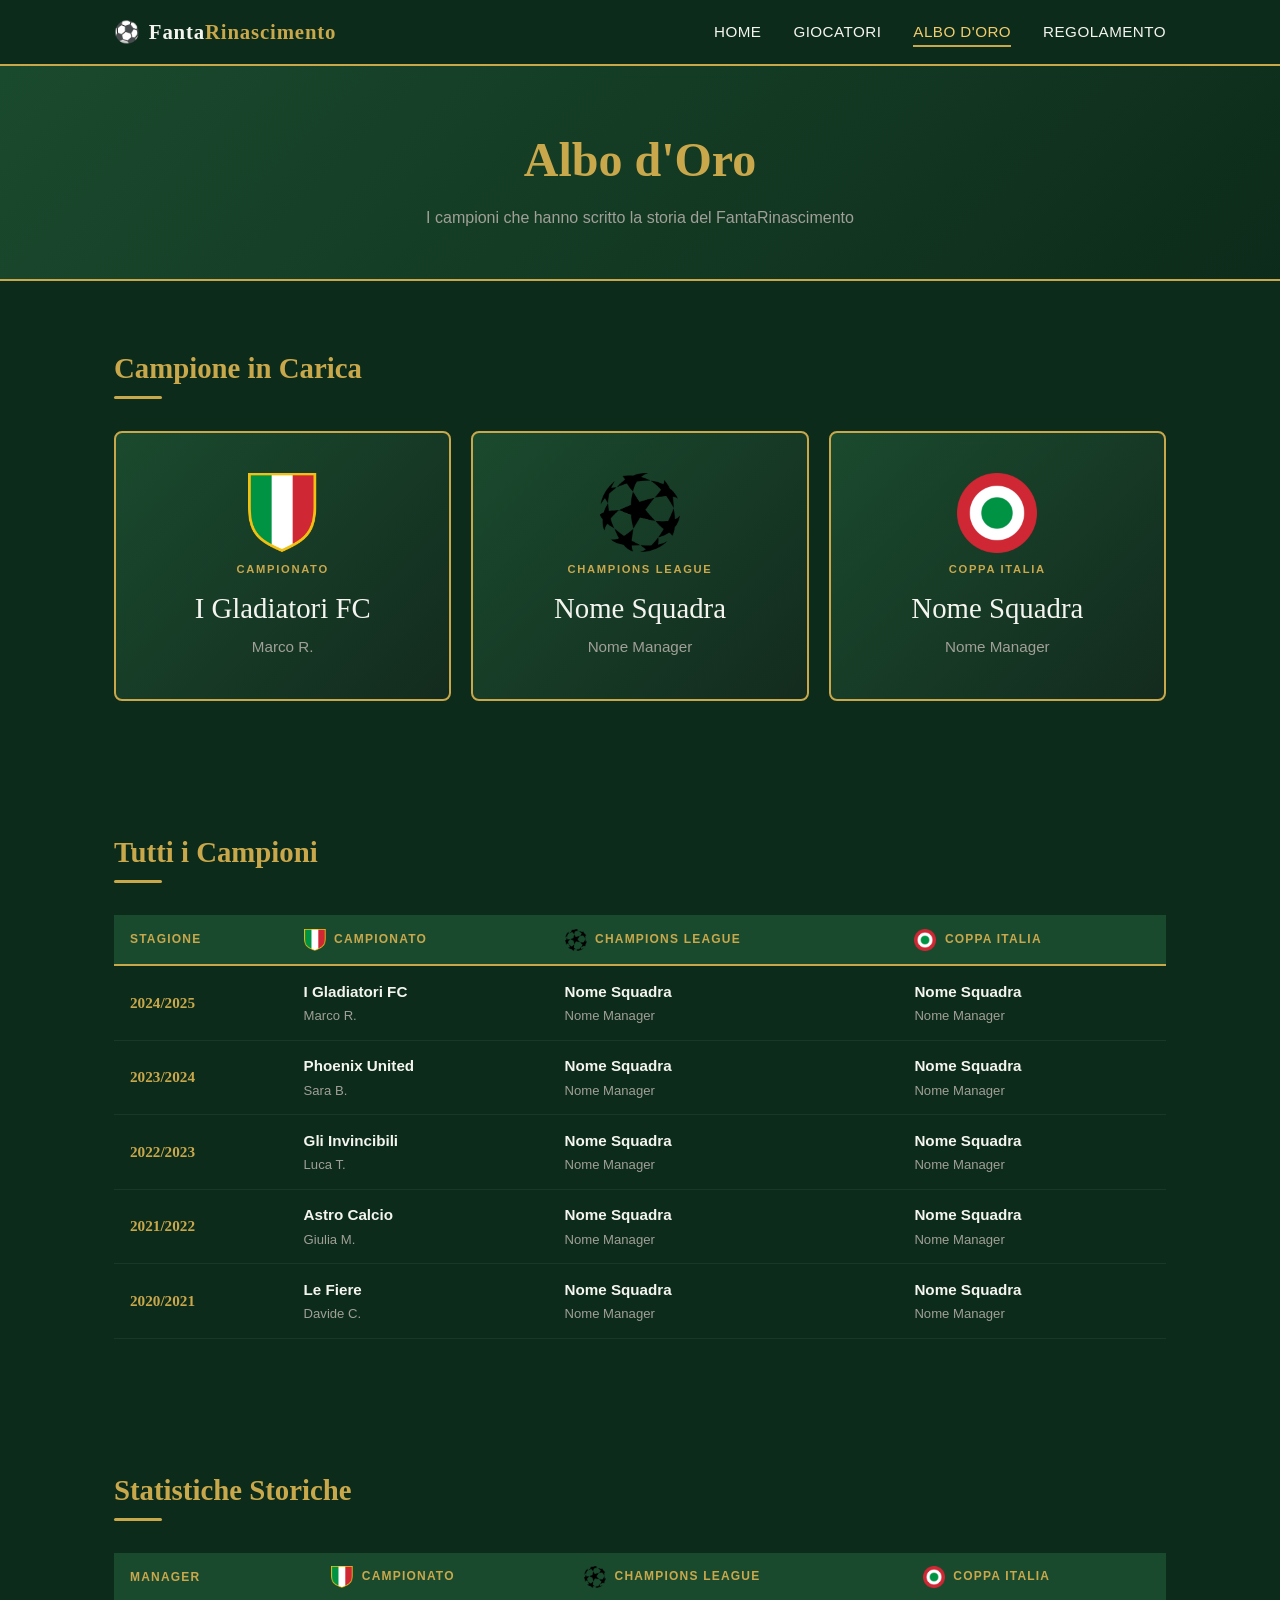
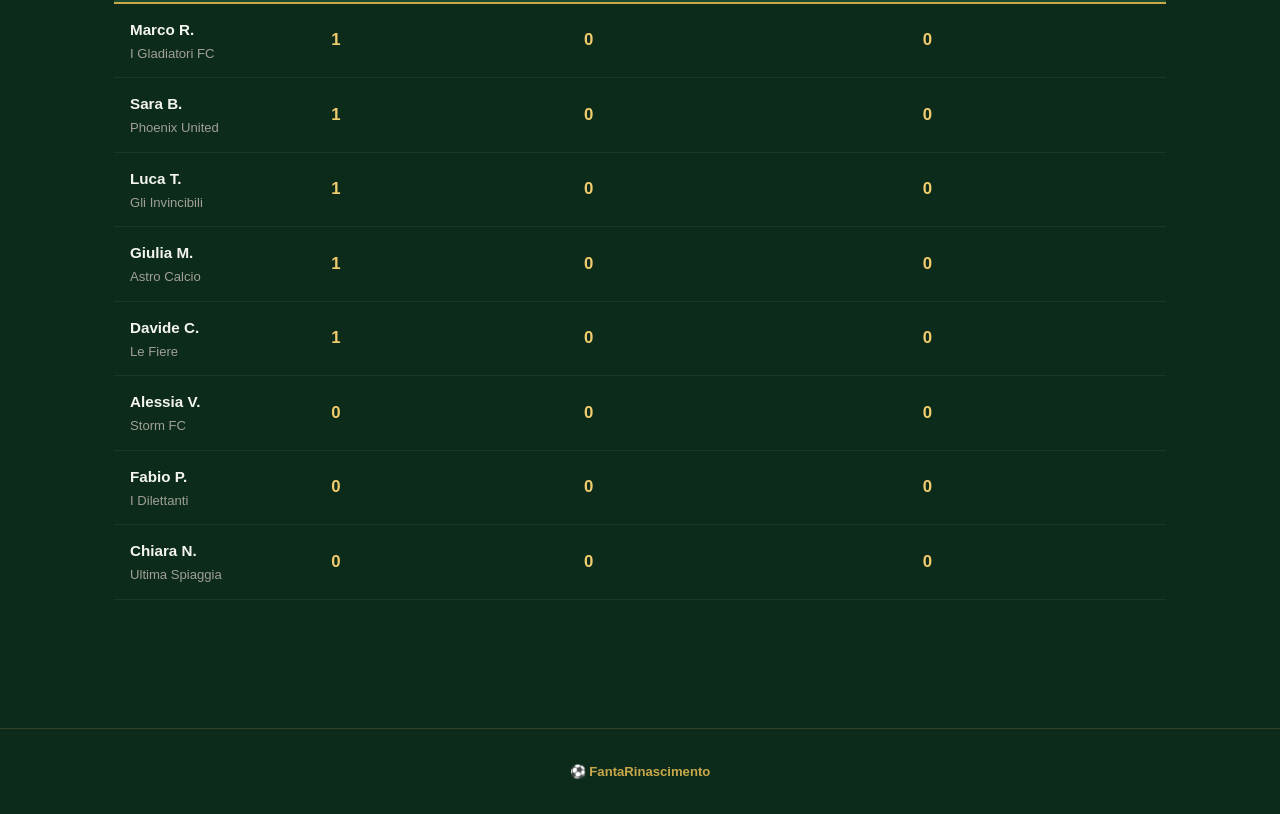
==== commit 476b5496: "Colora Rinascimento in oro nella navbar su tutte le pagine Co-Authored-By: Claude Sonnet 4.6 <norepl" ====
--- a/albo-doro.html
+++ b/albo-doro.html
@@ -12,7 +12,7 @@
   <!-- NAVBAR -->
   <nav>
     <div class="nav-inner">
-      <a class="nav-logo" href="index.html">⚽ <span>FantaRinascimento</span></a>
+      <a class="nav-logo" href="index.html">⚽ <span>Fanta<em>Rinascimento</em></span></a>
       <button class="nav-toggle" aria-label="Menu" id="nav-toggle">
         <span></span><span></span><span></span>
       </button>
--- a/style.css
+++ b/style.css
@@ -59,6 +59,7 @@
 }
 
 .nav-logo span { color: var(--white); }
+.nav-logo span em { font-style: normal; color: var(--gold); }
 a.nav-logo { text-decoration: none; }
 
 .nav-links { display: flex; gap: 2rem; list-style: none; }
@@ -594,6 +595,7 @@
 
   /* Hero */
   .hero { padding: 4rem 1.25rem 3.5rem; }
+  .hero h1 { font-size: clamp(1.6rem, 8vw, 2.4rem); }
   .hero-subtitle { font-size: 0.95rem; }
 
   /* Sections */
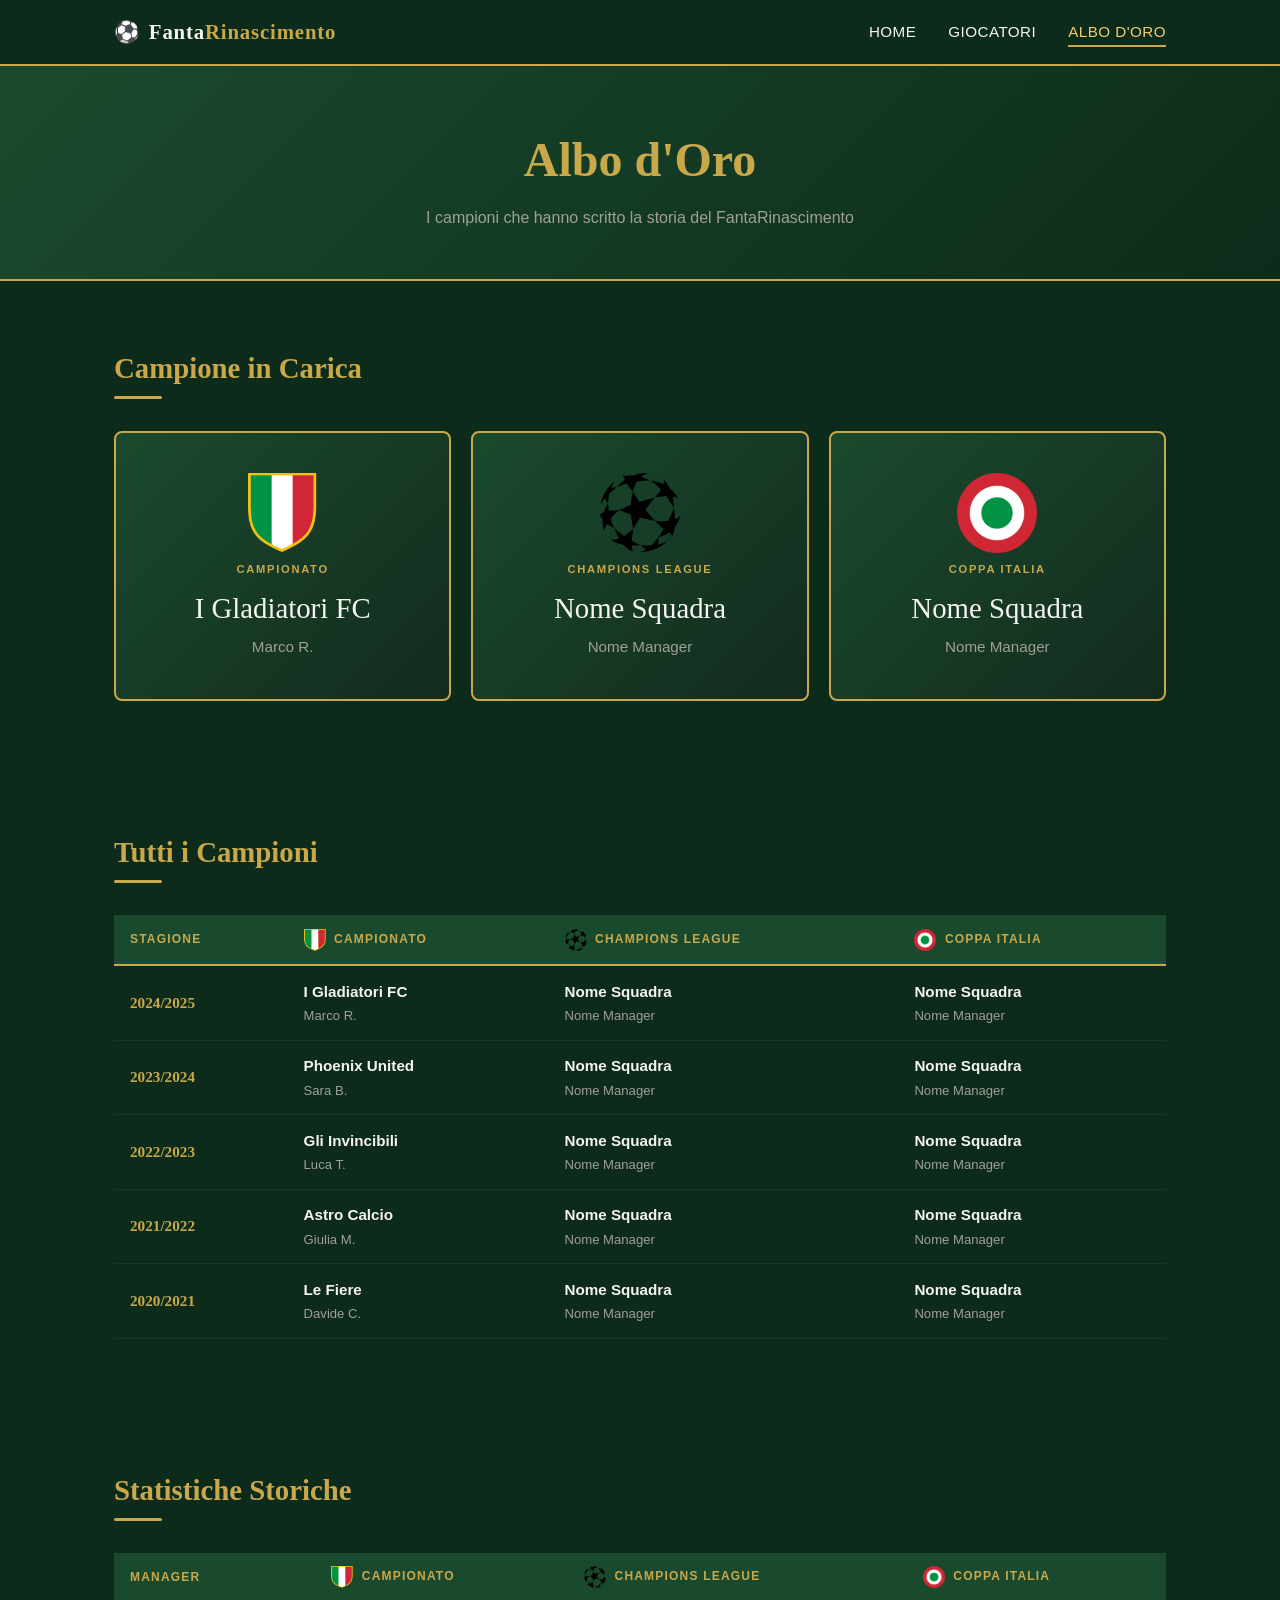
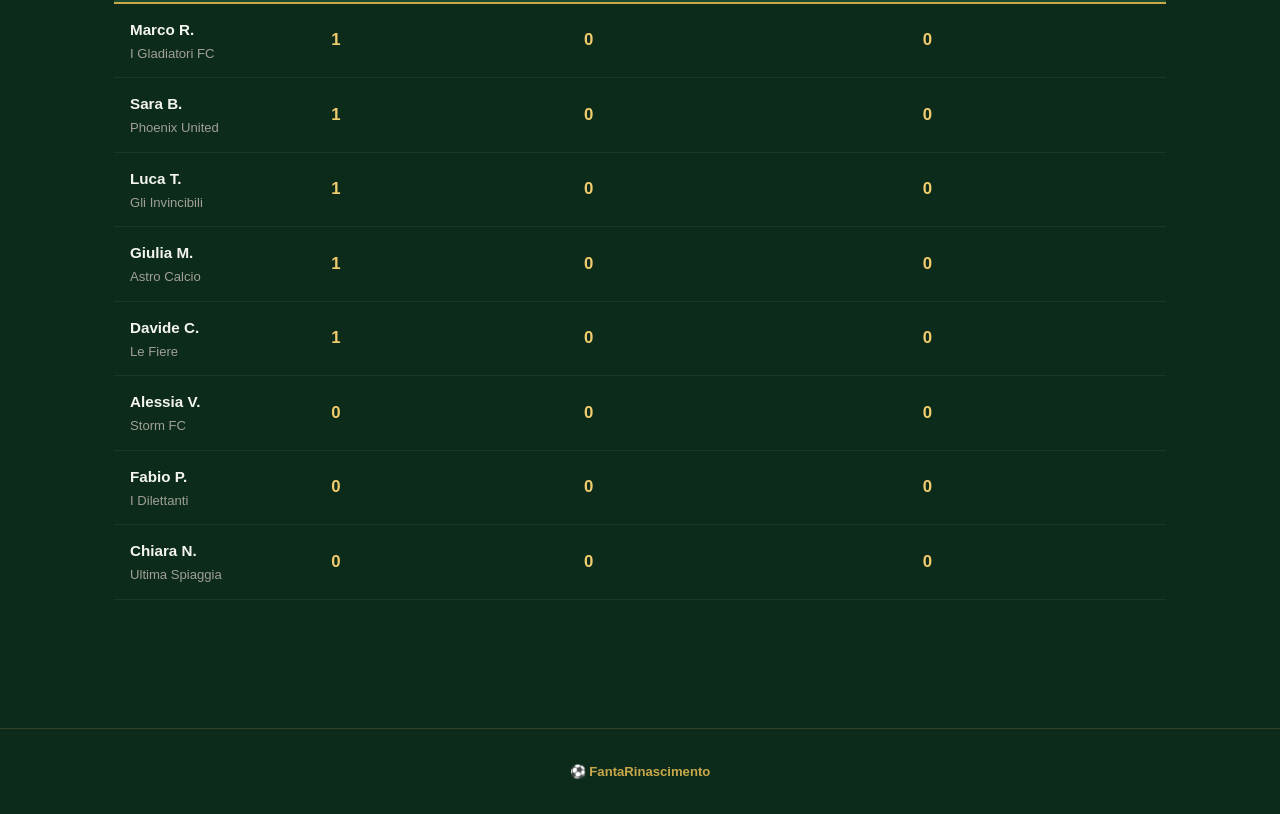
==== commit a1f54ead: "Rimuove pagina Regolamento e aggiunge Francesco DiGiovambattista Co-Authored-By: Claude Sonnet 5 <no" ====
--- a/albo-doro.html
+++ b/albo-doro.html
@@ -20,7 +20,6 @@
         <li><a href="index.html">Home</a></li>
         <li><a href="giocatori.html">Giocatori</a></li>
         <li><a href="albo-doro.html" class="active">Albo d'Oro</a></li>
-        <li><a href="regolamento.html">Regolamento</a></li>
       </ul>
     </div>
   </nav>
--- a/style.css
+++ b/style.css
@@ -160,7 +160,7 @@
 .btn:hover { background: var(--gold-light); color: var(--green-dark); transform: translateY(-2px); }
 
 .asta-info {
-  display: flex;
+  display: inline-flex;
   flex-direction: column;
   align-items: center;
   gap: 0.25rem;
@@ -203,7 +203,6 @@
 .stats-bar {
   background: var(--card-bg);
   border-top: 1px solid rgba(201,168,76,0.2);
-  border-bottom: 1px solid rgba(201,168,76,0.2);
 }
 .stats-bar .section {
   display: flex;
